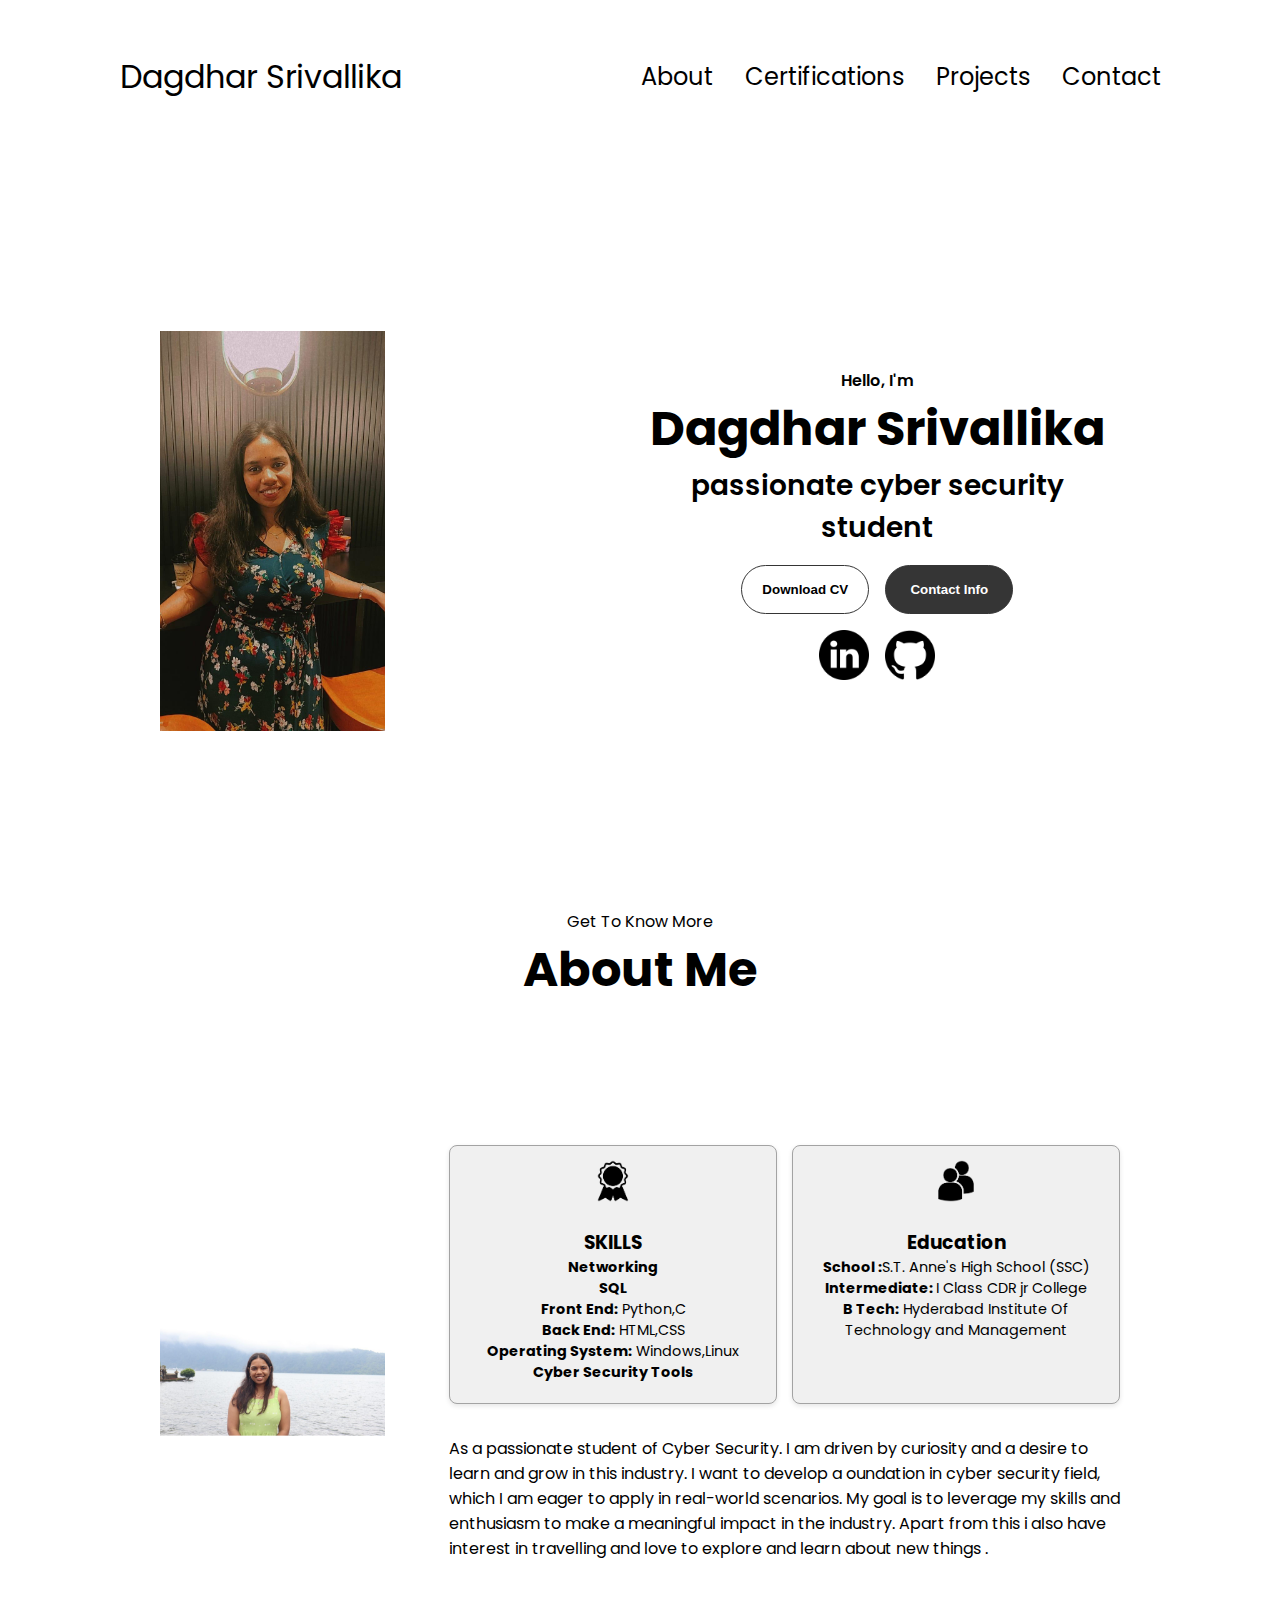
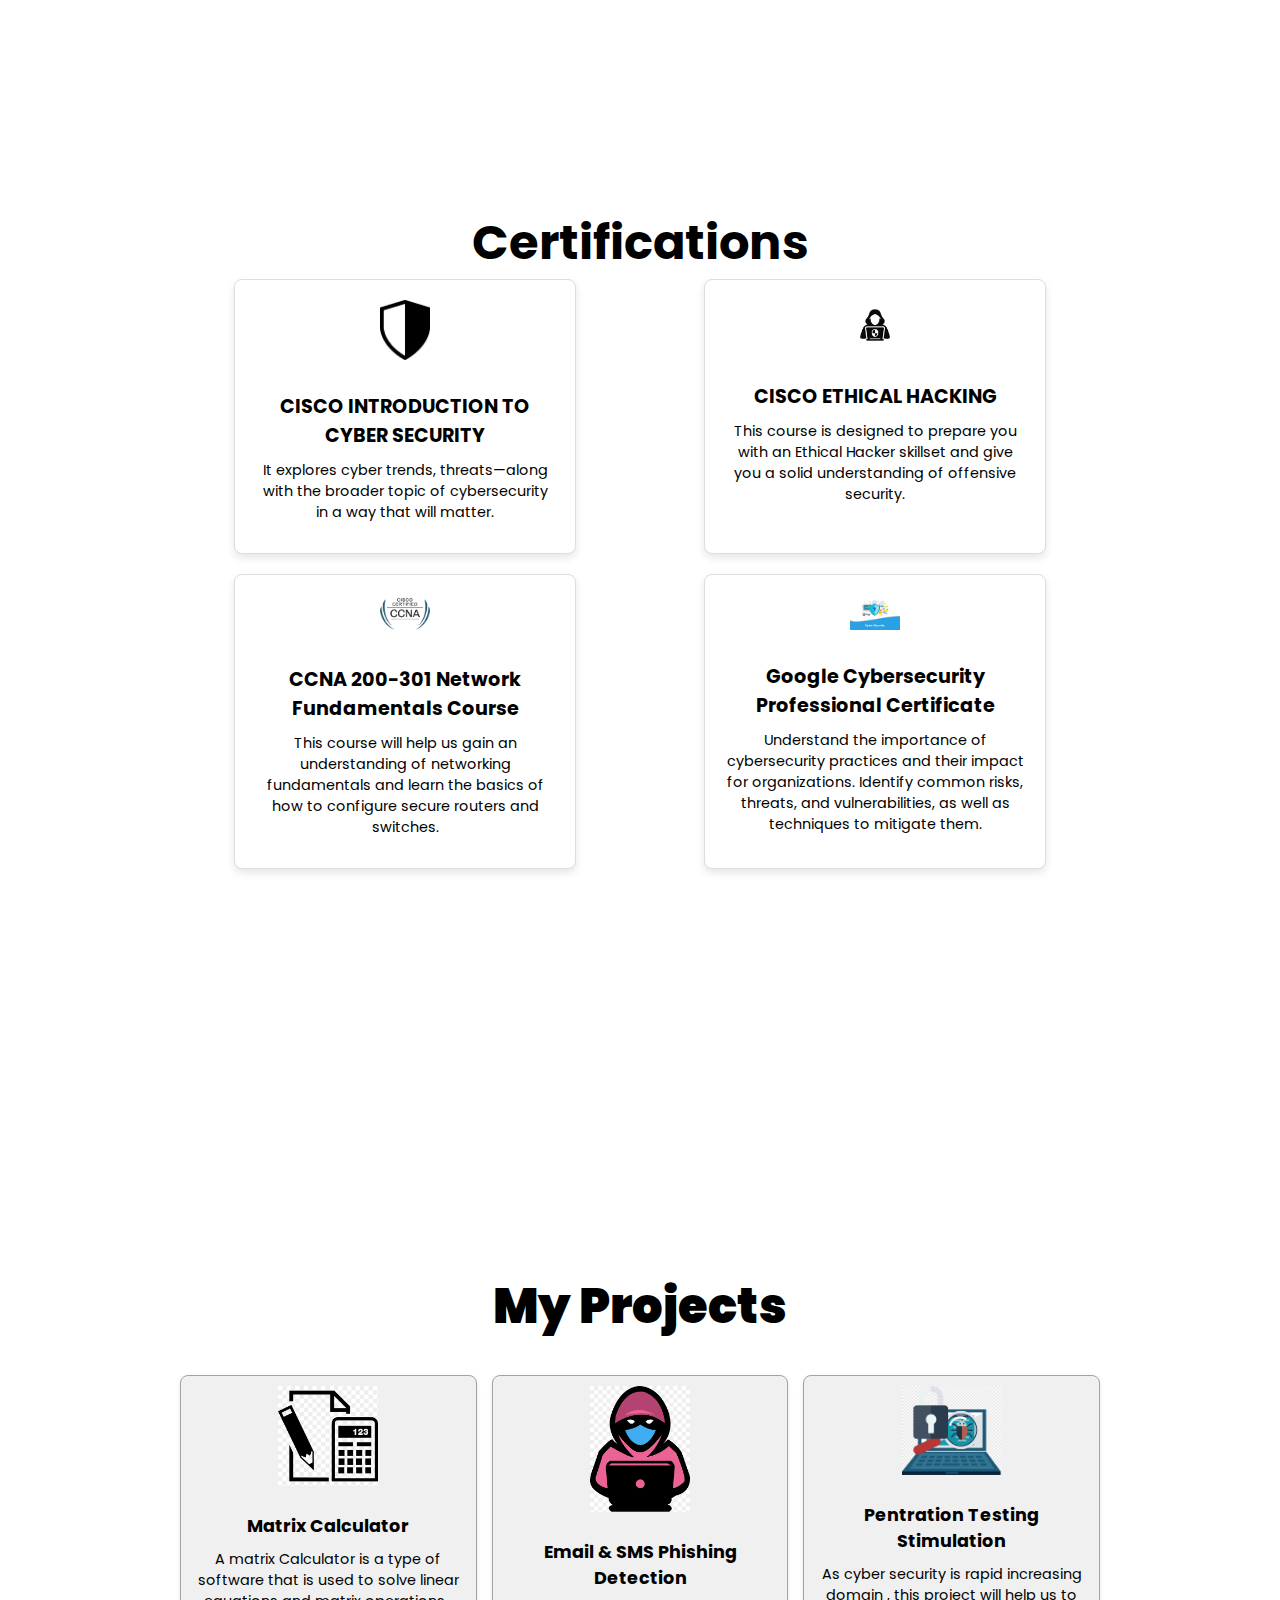
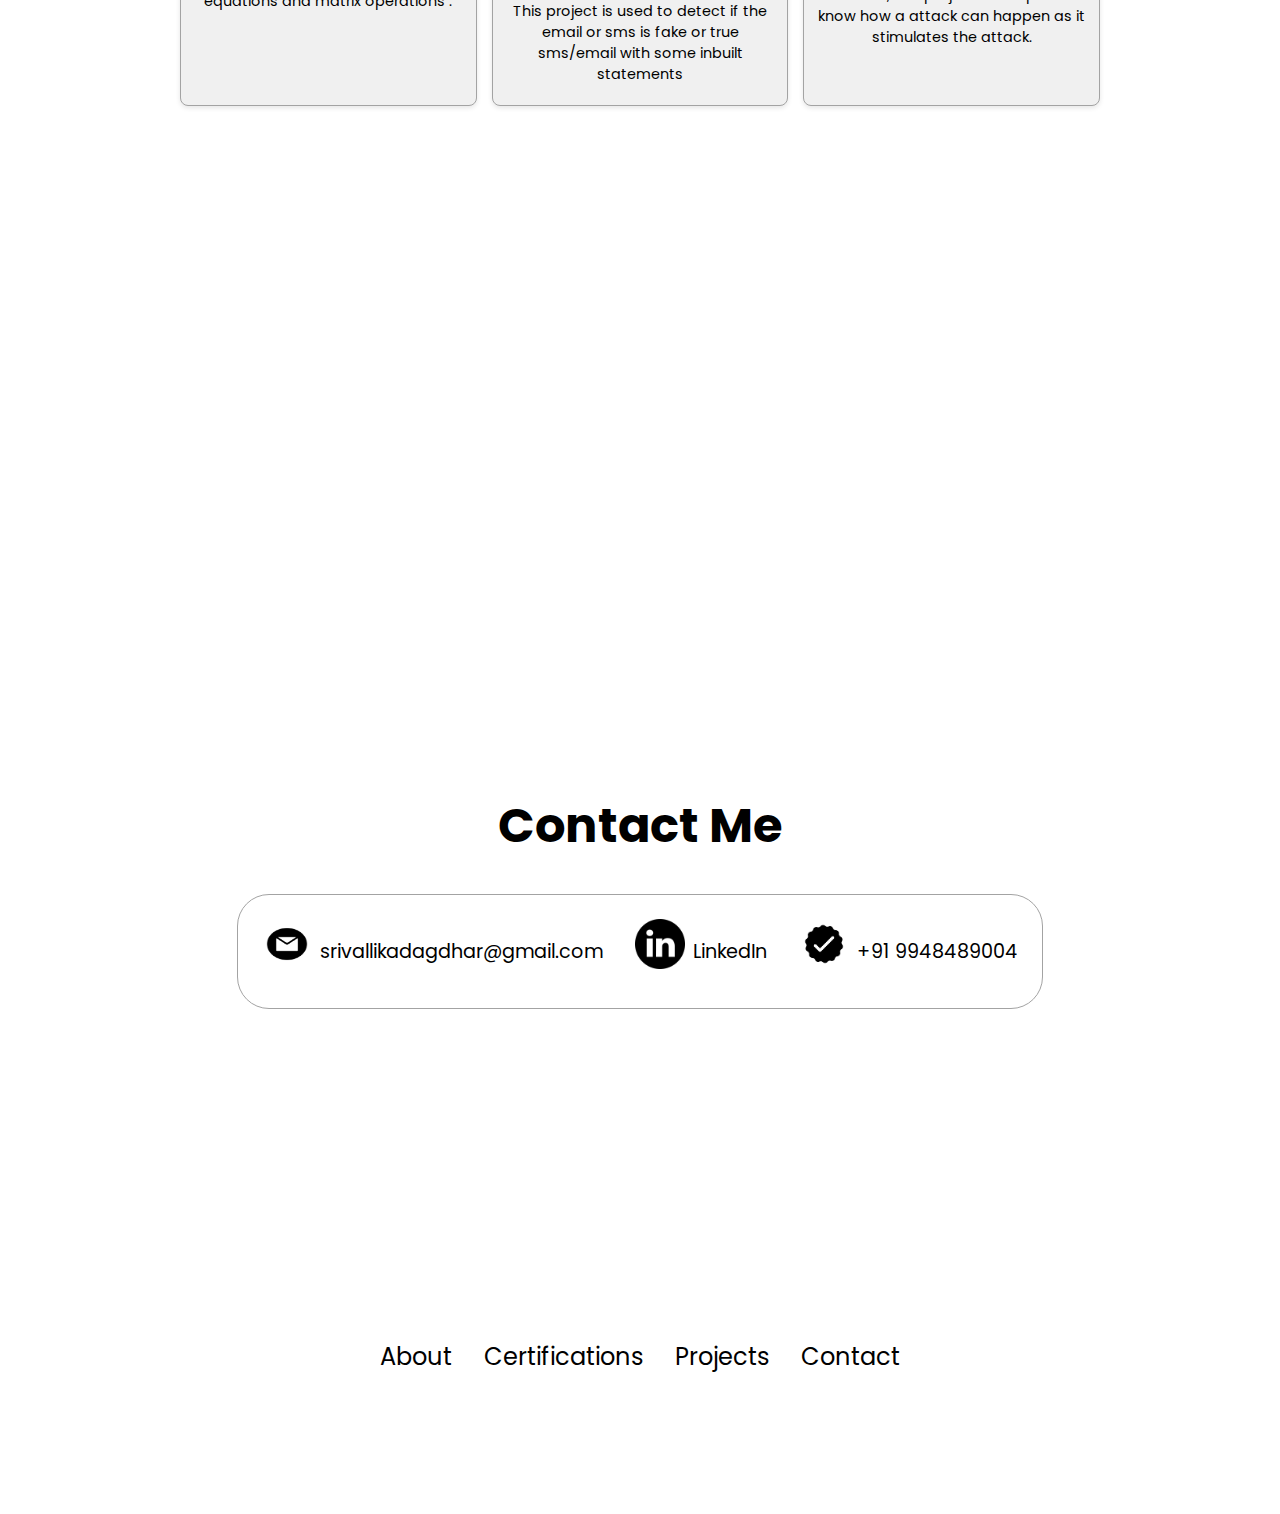
==== index.html @ 318f1930 "my Portfolio" ====
<!DOCTYPE html>
<html lang="en">
  <head>
    <meta charset="UTF-8" />
    <meta http-equiv="X-UA-Compatible" content="IE=edge" />
    <meta name="viewport" content="width=device-width, initial-scale=1.0" />
    <title>My Portfolio</title>
    <link rel="stylesheet" href="style.css" />
    <link rel="stylesheet" href="mediaqueries.css" />
  </head>
  <body>
    <nav id="desktop-nav">
      <div class="logo">Dagdhar Srivallika</div>
      <div>
        <ul class="nav-links">
          <li><a href="#about">About</a></li>
          <li><a href="#certifications">Certifications</a></li>
          <li><a href="#projects">Projects</a></li>
          <li><a href="#contact">Contact</a></li>
        </ul>
      </div>
    </nav>
    <nav id="hamburger-nav">
      <div class="logo">Dagdhar Srivallika</div>
      <div class="hamburger-menu">
        <div class="hamburger-icon" onclick="toggleMenu()">
          <span></span>
          <span></span>
          <span></span>
        </div>
        <div class="menu-links">
          <li><a href="#about" onclick="toggleMenu()">About</a></li>
          <li><a href="#certifications" onclick="toggleMenu()">ertifications</a></li>
          <li><a href="#projects" onclick="toggleMenu()">Projects</a></li>
          <li><a href="#contact" onclick="toggleMenu()">Contact</a></li>
        </div>
      </div>
    </nav>
    <section id="profile">
      <div class="section__pic-container">
        <img src="./about.png" alt="sri profile picture" />
      </div>
      <div class="section__text">
        <p class="section__text__p1">Hello, I'm</p>
        <h1 class="title">Dagdhar Srivallika</h1>
        <p class="section__text__p2">passionate cyber security student</p>
        <div class="btn-container">
          <button
            class="btn btn-color-2"
            onclick="window.open('./resume.pdf')"
          >
            Download CV
          </button>
          <button class="btn btn-color-1" onclick="location.href='./#contact'">
            Contact Info
          </button>
        </div>
        <div id="socials-container">
          <img
            src="./linkedin.png"
            alt="My LinkedIn profile"
            class="icon"
            onclick="location.href='https://www.linkedin.com/in/srivallika-dagdhar-a7999724a?utm_source=share&utm_campaign=share_via&utm_content=profile&utm_medium=ios_app'"
          />
          <img
            src="./github.png"
            alt="My Github profile"
            class="icon"
            onclick="location.href='https://github.com/sri6168'"
          />
        </div>
      </div>
    </section>
    <section id="about">
      <p class="section__text__p1">Get To Know More</p>
      <h1 class="title">About Me</h1>
      <div class="section-container">
        <div class="section__pic-container">
          <img
            src="./profile.png"
            alt="Profile picture"
            class="about-pic"
          />
        </div>
        <div class="about-details-container">
          <div class="about-containers">
            <div class="details-container">
              <img 
              src="./experience.png"
              alt="Experience icon"
              class="icon"
              />
              <h3>SKILLS</h3>
              <P><b>Networking</b><br><b>SQL</b></b><br><b>Front End:</b> Python,C <br><b>Back End:</b> HTML,CSS <br><b>Operating System:</b> Windows,Linux<br><b>Cyber Security Tools </b></P>
            </div>
            <div class="details-container">
              <img
                src="./education.png"
                alt="Education icon"
                class="icon"
              />
              <h3>Education</h3>
              <p><b>School :</b>S.T. Anne's High School (SSC)<br><b> Intermediate: </b>I Class CDR jr College <br /><b>B Tech:</b> Hyderabad Institute Of Technology and Management</p>
            </div>
          </div>
          <div class="text-container">
            <p>
              As a passionate student of Cyber Security. I am driven by curiosity and a desire to learn and grow in this industry.
              I want to develop a oundation in cyber security field, which I am eager to apply in real-world scenarios.
              My goal is to leverage my skills and enthusiasm to make a meaningful impact in the industry. 
              Apart from this i also have interest in travelling and love to explore and learn about new things . 
            </p>
          </div>
        </div>
      </div>
    </section>
    <section id="certifications">
      <h1 class="title">Certifications</h1>
      <div class="certifications-container">
        <div class="certification-box">
          <img src="./shield.png" alt="1st icon" class="icon" />
          <h3>CISCO INTRODUCTION TO CYBER SECURITY</h3>
          <p>It explores cyber trends, threats—along with the broader topic of cybersecurity in a way that will matter.</p>
        </div>
        <div class="certification-box">
          <img src="./ethical.png" alt="2nd icon" class="icon" />
          <h3>CISCO ETHICAL HACKING</h3>
          <p>This course is designed to prepare you with an Ethical Hacker skillset and give you a solid understanding of offensive security.</p>
        </div>
        <div class="certification-box">
          <img src="./ccna.png" alt="3rd icon" class="icon" />
          <h3>CCNA 200-301 Network Fundamentals Course</h3>
          <p>This course will help us gain an understanding of networking fundamentals and learn the basics of how to configure secure routers and switches.</p>
        </div>
        <div class="certification-box">
          <img src="./google cyber.png" alt="4th icon" class="icon" />
          <h3>Google Cybersecurity Professional Certificate</h3>
          <p>Understand the importance of cybersecurity practices and their impact for organizations. Identify common risks, threats, and vulnerabilities, as well as techniques to mitigate them.</p>
        </div>
      </div>
    </section>
    
      <img
        src="./arrow.png"
        alt="Arrow icon"
        class="icon arrow"
        onclick="location.href='./#projects'"
      />
    </section>
    <section id="projects">
      <h2 class="title"><b> My Projects</b></h2>
      <div class="experience-details-container">
        <div class="about-containers">
          <div class="details-container color-container">
            <div class="article-container">
              <img
                src="./calci.png"
                alt="Project 1"
                class="project-img"
              />
            </div>
            <h3 class="experience-sub-title project-title">Matrix Calculator</h3>
            <p>A matrix Calculator is a type of software that is used to solve linear equations and matrix operations .</p>
            <div class="btn-container">
            </div>
          </div>
          <div class="details-container color-container">
            <div class="article-container">
              <img
                src="./phishing.png"
                alt="Project 2"
                class="project-img"
              />
            </div>
            <h3 class="experience-sub-title project-title">Email & SMS Phishing Detection</h3>
            <p>This project is used to detect if the email or sms is fake or true sms/email with some inbuilt statements </p>
            <div class="btn-container">
        
            </div>
          </div>
          <div class="details-container color-container">
            <div class="article-container">
              <img
                src="./stimulator.png"
                alt="Project 3"
                class="project-img"
              />
            </div>
            <h2 class="experience-sub-title project-title">Pentration Testing Stimulation</h3>
              <p>As cyber security is rapid increasing domain , this project will help us to know how a attack can happen as it stimulates the attack.</p>
            <div class="btn-container">
            </div>
          </div>
        </div>
      </div>
      <img
        src="./arrow.png"
        alt="Arrow icon"
        class="icon arrow"
        onclick="location.href='./#contact'"
      />
    </section>
    <section id="contact">
      <h1 class="title">Contact Me</h1>
      <div class="contact-info-upper-container">
        <div class="contact-info-container">
          <img
            src="./email.png"
            alt="Email icon"
            class="icon contact-icon email-icon"
          />
          <p><a href="mailto:examplemail@gmail.com">srivallikadagdhar@gmail.com</a></p>
        </div>
        <div class="contact-info-container">
          <img
            src="./linkedin.png"
            alt="LinkedIn icon"
            class="icon contact-icon"
          />
          <p><a href="https://www.linkedin.com/in/srivallika-dagdhar-a7999724a?utm_source=share&utm_campaign=share_via&utm_content=profile&utm_medium=ios_app">LinkedIn</a></p>
        </div>
        <div class="contact-info-container">
          <img src="./checkmark.png"
          alt="phone icon"
          class="icon number-icon"/>
          <p><a herf="+91 9948489004">+91 9948489004</a></p>
        </div>
      </div>
      </div>
    </section>
    <footer>
      <nav>
        <div class="nav-links-container">
          <ul class="nav-links">
            <li><a href="#about">About</a></li>
            <li><a href="#certifications">Certifications</a></li>
            <li><a href="#projects">Projects</a></li>
            <li><a href="#contact">Contact</a></li>
          </ul>
        </div>
      </nav>
    </footer>
    <script src="script.js"></script>
  </body>
</html>
---- style.css ----
/* GENERAL */

@import url("https://fonts.googleapis.com/css2?family=Poppins:wght@300;400;500;600&display=swap");

* {
  margin: 0;
  padding: 0;
}

body {
  font-family: "Poppins", sans-serif;
}

html {
  scroll-behavior: smooth;
}

p {
  color:lightbrown(85, 85, 85);
}

/* TRANSITION */

a,
.btn {
  transition: all 300ms ease;
}

/* DESKTOP NAV */

nav,
.nav-links {
  display: flex;
}

nav {
  justify-content: space-around;
  align-items: center;
  height: 17vh;
}

.nav-links {
  gap: 2rem;
  list-style: none;
  font-size: 1.5rem;
}

a {
  color: black;
  text-decoration: none;
  text-decoration-color: white;
}

a:hover {
  color: grey;
  text-decoration: underline;
  text-underline-offset: 1rem;
  text-decoration-color: rgb(181, 181, 181);
}

.logo {
  font-size: 2rem;
}

.logo:hover {
  cursor: default;
}

/* HAMBURGER MENU */

#hamburger-nav {
  display: none;
}

.hamburger-menu {
  position: relative;
  display: inline-block;
}

.hamburger-icon {
  display: flex;
  flex-direction: column;
  justify-content: space-between;
  height: 24px;
  width: 30px;
  cursor: pointer;
}

.hamburger-icon span {
  width: 100%;
  height: 2px;
  background-color: black;
  transition: all 0.3 ease-in-out;
}

.menu-links {
  position: absolute;
  top: 100%;
  right: 0;
  background-color: white;
  width: fit-content;
  max-height: 0;
  overflow: hidden;
  transition: all 0.3 ease-in-out;
}

.menu-links a {
  display: block;
  padding: 10px;
  text-align: center;
  font-size: 1.5rem;
  color: black;
  text-decoration: none;
  transition: all 0.3 ease-in-out;
}

.menu-links li {
  list-style: none;
}

.menu-links.open {
  max-height: 300px;
}

.hamburger-icon.open span:first-child {
  transform: rotate(45deg) translate(10px, 5px);
}

.hamburger-icon.open span:nth-child(2) {
  opacity: 0;
}

.hamburger-icon.open span:last-child {
  transform: rotate(-45deg) translate(10px, -5px);
}

.hamburger-icon span:first-child {
  transform: none;
}

.hamburger-icon span:first-child {
  opacity: 1;
}

.hamburger-icon span:first-child {
  transform: none;
}

/* SECTIONS */

section {
  padding-top: 4vh;
  height: 96vh;
  margin: 0 10rem;
  box-sizing: border-box;
  min-height: fit-content;
}

.section-container {
  display: flex;
}

/* PROFILE SECTION */

#profile {
  display: flex;
  justify-content: center;
  gap: 5rem;
  height: 80vh;
}

.section__pic-container {
  display: flex;
  height: 400px;
  width: 400px;
  margin: auto 0;
}

.section__text {
  align-self: center;
  text-align: center;
}

.section__text p {
  font-weight: 600;
}

.section__text__p1 {
  text-align: center;
}

.section__text__p2 {
  font-size: 1.75rem;
  margin-bottom: 1rem;
}

.title {
  font-size: 3rem;
  text-align: center;
}

#socials-container {
  display: flex;
  justify-content: center;
  margin-top: 1rem;
  gap: 1rem;
}

/* ICONS */

.icon {
  cursor: pointer;
  height: 2rem;
}

/* BUTTONS */

.btn-container {
  display: flex;
  justify-content: center;
  gap: 1rem;
}

.btn {
  font-weight: 600;
  transition: all 300ms ease;
  padding: 1rem;
  width: 8rem;
  border-radius: 2rem;
}

.btn-color-1,
.btn-color-2 {
  border: rgb(53, 53, 53) 0.1rem solid;
}

.btn-color-1:hover,
.btn-color-2:hover {
  cursor: pointer;
}

.btn-color-1,
.btn-color-2:hover {
  background: rgb(53, 53, 53);
  color: white;
}

.btn-color-1:hover {
  background: rgb(0, 0, 0);
}

.btn-color-2 {
  background: none;
}

.btn-color-2:hover {
  border: rgb(255, 255, 255) 0.1rem solid;
}

.btn-container {
  gap: 1rem;
}

/* ABOUT SECTION */

#about {
  position: relative;
}

.about-containers {
  gap: 2rem;
  margin-bottom: 2rem;
  margin-top: 2rem;
}

.about-details-container {
  justify-content: center;
  flex-direction: column;
}

.about-containers,
.about-details-container {
  display: flex;
}

.about-pic {
  border-radius: 2rem;
}

.arrow {
  position: absolute;
  right: -5rem;
  bottom: 2.5rem;
}

.details-container {
  padding: 1.5rem;
  flex: 1;
  background: off white;
  border-radius: 2rem;
  border: rgb(53, 53, 53) 0.1rem solid;
  border-color: rgb(163, 163, 163);
  text-align: center;
}

.section-container {
  gap: 4rem;
  height: 80%;
}

.section__pic-container {
  height: 400px;
  width: 400px;
  margin: auto 0;
}

/* EXPERIENCE SECTION */
#certifications {
  padding: 20px;
  margin-top: 50px; /* Space above the certifications section */
}

.certifications-container {
  display: flex;
  flex-wrap: wrap;
  gap: 20px; /* Space between certification boxes */
  justify-content: space-around; /* Center the certification boxes */
}

.certification-box {
  width: 300px; /* Adjust the width of each certification box */
  padding: 20px;
  background-color: #ffffff; /* White background for the boxes */
  border: 1px solid #ddd; /* Light border around the boxes */
  border-radius: 8px; /* Rounded corners */
  box-shadow: 0 4px 8px rgba(0, 0, 0, 0.1); /* Subtle shadow for a 3D effect */
  text-align: center;
  transition: transform 0.3s ease; /* Smooth hover effect */
}

.certification-box:hover {
  transform: translateY(-5px); /* Lift the box slightly on hover */
}

.icon {
  width: 50px; /* Icon size */
  height: auto;
  margin-bottom: 15px;
}

.certification-box h3 {
  font-size: 1.2em; /* Title size */
  margin: 10px 0;
}

.certification-box p {
  font-size: 0.9em; /* Text size */
  margin-bottom: 10px;
}



/* PROJECTS SECTION */

#projects {
  padding: 20px;
  margin-top: 200px; /* Further increases the space above the projects section */
}

.experience-details-container {
  display: flex;
  flex-direction: column;
  gap: 15px; /* Space between each project card */
}

.about-containers {
  display: flex;
  flex-wrap: wrap;
  gap: 15px; /* Space between project cards horizontally */
  justify-content: space-around; /* Center the project cards */
}

.details-container {
  width: 250px; /* Adjust the width of each project card */
  padding: 10px;
  background-color: #f0f0f0;
  border-radius: 8px;
  box-shadow: 0 2px 5px rgba(0, 0, 0, 0.1);
  text-align: center;
}

.project-img {
  width: 100px; /* Smaller image size */
  height: auto;
  margin-bottom: 10px;
}

.project-title {
  font-size: 1.1em; /* Smaller title size */
  margin: 10px 0;
}

.details-container p {
  font-size: 0.9em; /* Smaller text size */
  margin-bottom: 10px;
}

.btn-container {
  margin-top: 10px;
}

@media (min-width: 768px) {
  .details-container {
    width: 200px; /* Even smaller cards on larger screens */
  }
}



/* CONTACT */

#contact {
  display: flex;
  justify-content: center;
  flex-direction: column;
  height: 85vh;
}

.contact-info-upper-container {
  display: flex;
  justify-content: center;
  border-radius: 2rem;
  border: rgb(53, 53, 53) 0.1rem solid;
  border-color: rgb(163, 163, 163);
  background: (250, 250, 250);
  margin: 2rem auto;
  padding: 0.5rem;
}

.contact-info-container {
  display: flex;
  align-items: center;
  justify-content: center;
  gap: 0.5rem;
  margin: 1rem;
}

.contact-info-container p {
  font-size: larger;
}

.contact-icon {
  cursor: default;
}

.email-icon {
  height: 2.5rem;
}

/* FOOTER SECTION */

footer {
  height: 26vh;
  margin: 0 1rem;
}

footer p {
  text-align: center;
}
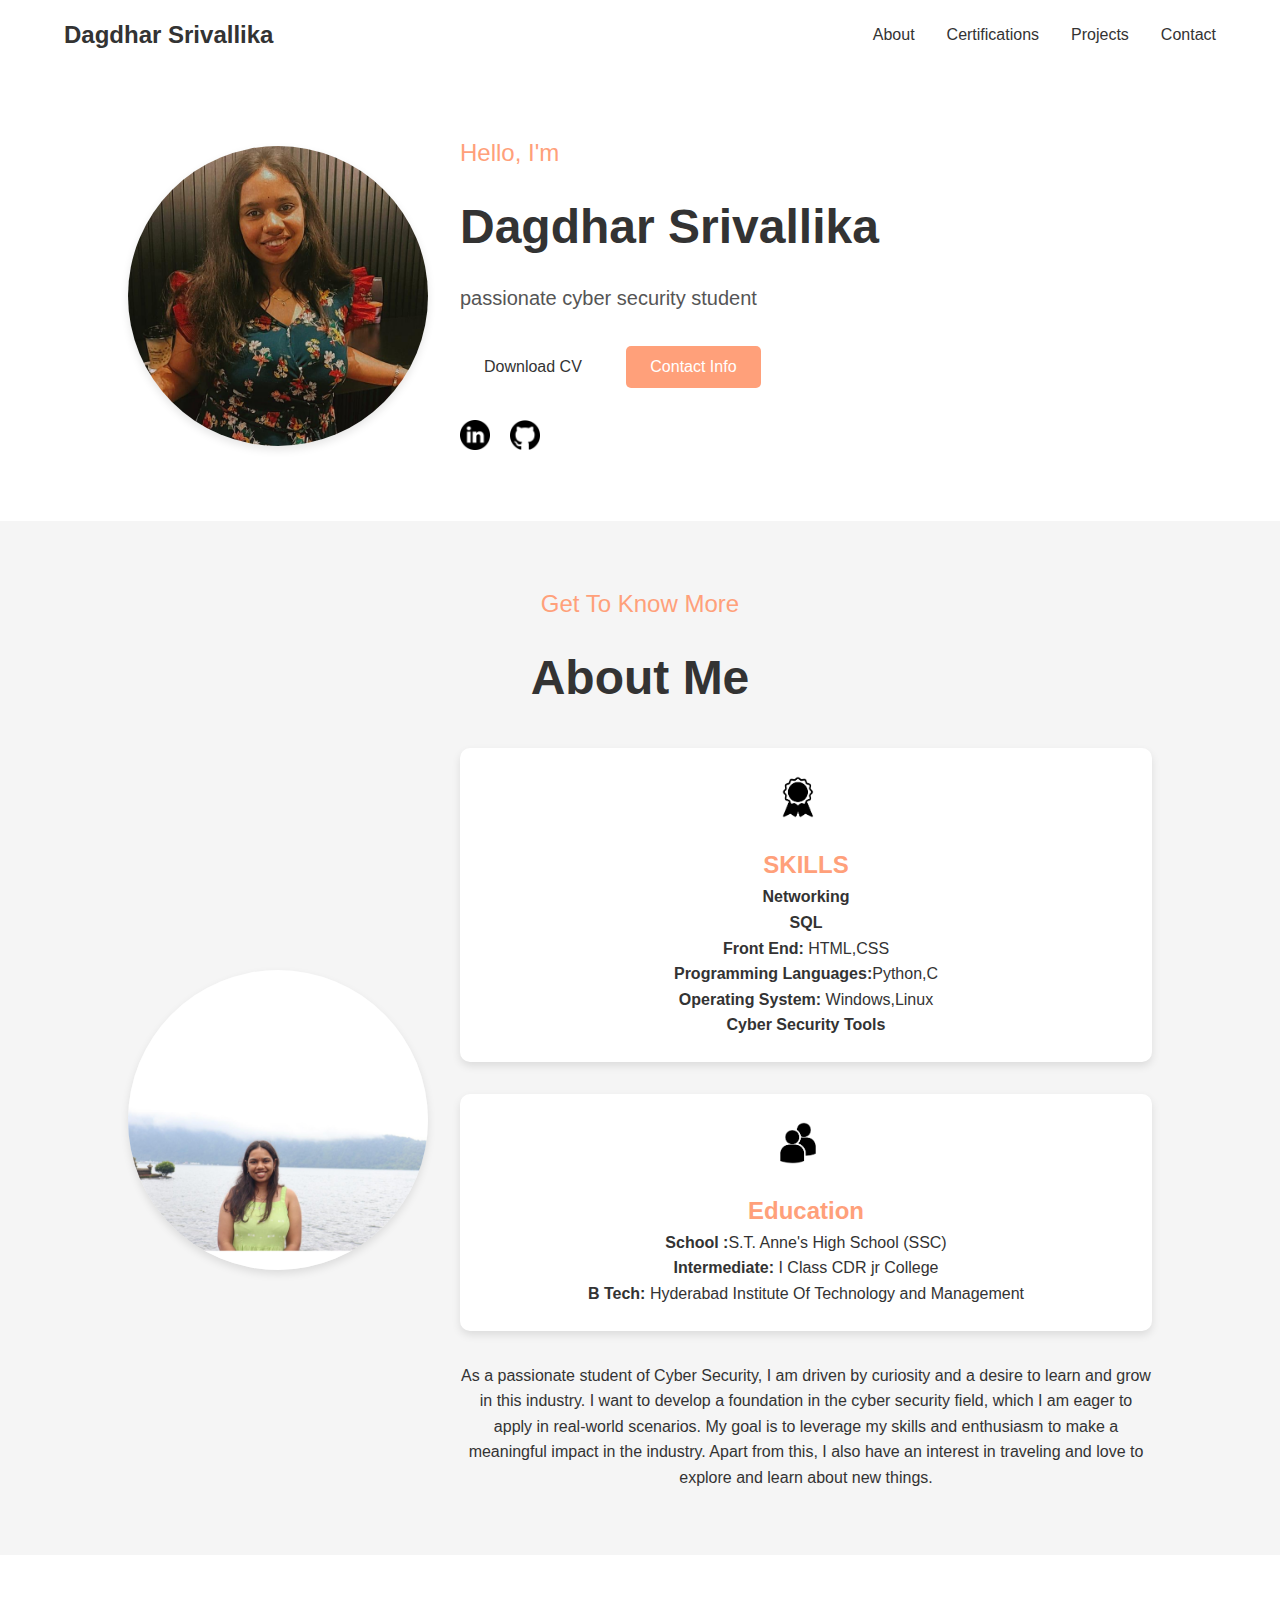
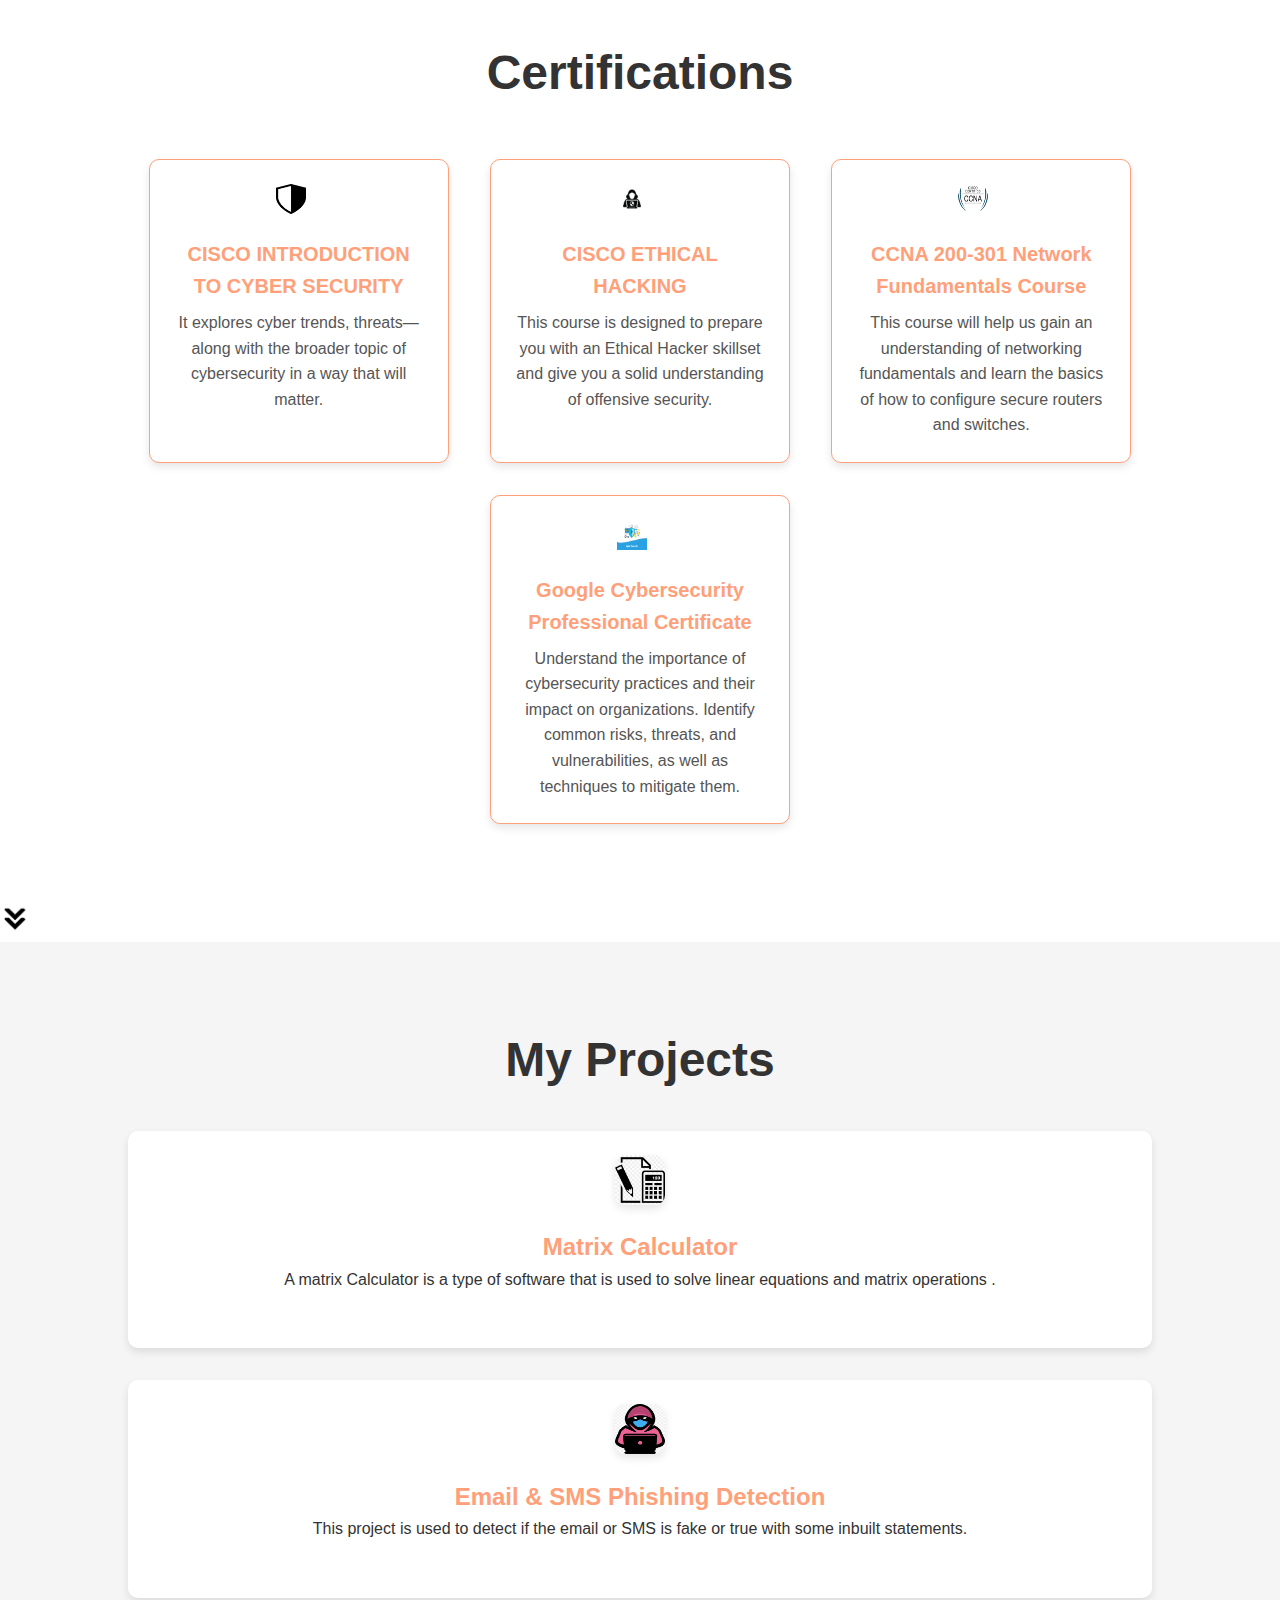
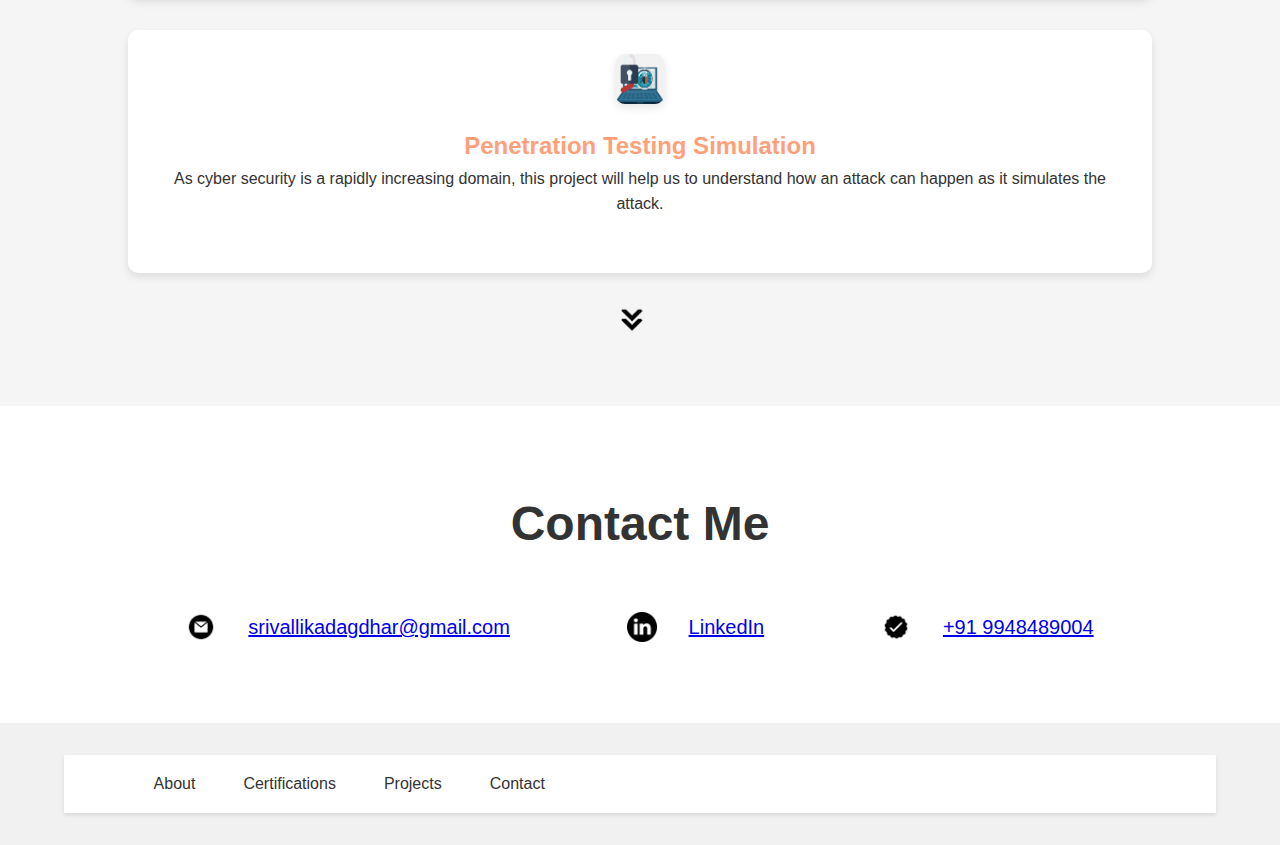
==== commit dbe60163: "the final" ====
--- a/index.html
+++ b/index.html
@@ -30,7 +30,7 @@
         </div>
         <div class="menu-links">
           <li><a href="#about" onclick="toggleMenu()">About</a></li>
-          <li><a href="#certifications" onclick="toggleMenu()">ertifications</a></li>
+          <li><a href="#certifications" onclick="toggleMenu()">Certifications</a></li>
           <li><a href="#projects" onclick="toggleMenu()">Projects</a></li>
           <li><a href="#contact" onclick="toggleMenu()">Contact</a></li>
         </div>
@@ -38,7 +38,7 @@
     </nav>
     <section id="profile">
       <div class="section__pic-container">
-        <img src="./about.png" alt="sri profile picture" />
+        <img src="./about.png" alt="Sri profile picture" />
       </div>
       <div class="section__text">
         <p class="section__text__p1">Hello, I'm</p>
@@ -51,7 +51,7 @@
           >
             Download CV
           </button>
-          <button class="btn btn-color-1" onclick="location.href='./#contact'">
+          <button class="btn btn-color-1" onclick="location.href='#contact'">
             Contact Info
           </button>
         </div>
@@ -91,7 +91,7 @@
               class="icon"
               />
               <h3>SKILLS</h3>
-              <P><b>Networking</b><br><b>SQL</b></b><br><b>Front End:</b> Python,C <br><b>Back End:</b> HTML,CSS <br><b>Operating System:</b> Windows,Linux<br><b>Cyber Security Tools </b></P>
+              <P><b>Networking</b><br><b>SQL</b></b><br><b>Front End:</b> HTML,CSS <br><b>Programming Languages:</b>Python,C <br><b>Operating System:</b> Windows,Linux<br><b>Cyber Security Tools </b></P>
             </div>
             <div class="details-container">
               <img
@@ -105,10 +105,10 @@
           </div>
           <div class="text-container">
             <p>
-              As a passionate student of Cyber Security. I am driven by curiosity and a desire to learn and grow in this industry.
-              I want to develop a oundation in cyber security field, which I am eager to apply in real-world scenarios.
+              As a passionate student of Cyber Security, I am driven by curiosity and a desire to learn and grow in this industry.
+              I want to develop a foundation in the cyber security field, which I am eager to apply in real-world scenarios.
               My goal is to leverage my skills and enthusiasm to make a meaningful impact in the industry. 
-              Apart from this i also have interest in travelling and love to explore and learn about new things . 
+              Apart from this, I also have an interest in traveling and love to explore and learn about new things. 
             </p>
           </div>
         </div>
@@ -135,18 +135,17 @@
         <div class="certification-box">
           <img src="./google cyber.png" alt="4th icon" class="icon" />
           <h3>Google Cybersecurity Professional Certificate</h3>
-          <p>Understand the importance of cybersecurity practices and their impact for organizations. Identify common risks, threats, and vulnerabilities, as well as techniques to mitigate them.</p>
+          <p>Understand the importance of cybersecurity practices and their impact on organizations. Identify common risks, threats, and vulnerabilities, as well as techniques to mitigate them.</p>
         </div>
       </div>
     </section>
     
-      <img
+    <img
         src="./arrow.png"
         alt="Arrow icon"
         class="icon arrow"
-        onclick="location.href='./#projects'"
+        onclick="location.href='#projects'"
       />
-    </section>
     <section id="projects">
       <h2 class="title"><b> My Projects</b></h2>
       <div class="experience-details-container">
@@ -173,7 +172,7 @@
               />
             </div>
             <h3 class="experience-sub-title project-title">Email & SMS Phishing Detection</h3>
-            <p>This project is used to detect if the email or sms is fake or true sms/email with some inbuilt statements </p>
+            <p>This project is used to detect if the email or SMS is fake or true with some inbuilt statements.</p>
             <div class="btn-container">
         
             </div>
@@ -186,8 +185,8 @@
                 class="project-img"
               />
             </div>
-            <h2 class="experience-sub-title project-title">Pentration Testing Stimulation</h3>
-              <p>As cyber security is rapid increasing domain , this project will help us to know how a attack can happen as it stimulates the attack.</p>
+            <h3 class="experience-sub-title project-title">Penetration Testing Simulation</h3>
+              <p>As cyber security is a rapidly increasing domain, this project will help us to understand how an attack can happen as it simulates the attack.</p>
             <div class="btn-container">
             </div>
           </div>
@@ -197,7 +196,7 @@
         src="./arrow.png"
         alt="Arrow icon"
         class="icon arrow"
-        onclick="location.href='./#contact'"
+        onclick="location.href='#contact'"
       />
     </section>
     <section id="contact">
@@ -223,9 +222,8 @@
           <img src="./checkmark.png"
           alt="phone icon"
           class="icon number-icon"/>
-          <p><a herf="+91 9948489004">+91 9948489004</a></p>
-        </div>
-      </div>
+          <p><a href="tel:+919948489004">+91 9948489004</a></p>
+        </div>
       </div>
     </section>
     <footer>
@@ -242,4 +240,4 @@
     </footer>
     <script src="script.js"></script>
   </body>
-</html>+</html>
--- a/style.css
+++ b/style.css
@@ -1,469 +1,431 @@
-/* GENERAL */
-
-@import url("https://fonts.googleapis.com/css2?family=Poppins:wght@300;400;500;600&display=swap");
-
+/* General Reset */
 * {
   margin: 0;
   padding: 0;
+  box-sizing: border-box;
 }
 
 body {
-  font-family: "Poppins", sans-serif;
-}
-
-html {
-  scroll-behavior: smooth;
-}
-
-p {
-  color:lightbrown(85, 85, 85);
-}
-
-/* TRANSITION */
-
-a,
-.btn {
-  transition: all 300ms ease;
-}
-
-/* DESKTOP NAV */
-
-nav,
+  font-family: 'Arial', sans-serif;
+  line-height: 1.6;
+  color: #333;
+  background-color: #fff; /* White background for the body */
+}
+
+/* Colors */
+:root {
+  --primary-color: #FFA07A; /* Light Orange */
+  --secondary-color: #fff; /* White */
+  --text-color: #333;
+  --background-color: #fff;
+}
+
+/* Navigation */
+nav {
+  display: flex;
+  justify-content: space-between;
+  align-items: center;
+  padding: 1rem 5%;
+  background-color: var(--secondary-color);
+  box-shadow: 0 2px 4px rgba(0, 0, 0, 0.1);
+}
+
+.logo {
+  font-size: 1.5rem;
+  font-weight: bold;
+  color: var(--text-color);
+}
+
 .nav-links {
   display: flex;
-}
-
-nav {
-  justify-content: space-around;
-  align-items: center;
-  height: 17vh;
-}
-
-.nav-links {
-  gap: 2rem;
   list-style: none;
-  font-size: 1.5rem;
-}
-
-a {
-  color: black;
+}
+
+.nav-links li {
+  margin-left: 2rem;
+}
+
+.nav-links a {
   text-decoration: none;
-  text-decoration-color: white;
-}
-
-a:hover {
-  color: grey;
-  text-decoration: underline;
-  text-underline-offset: 1rem;
-  text-decoration-color: rgb(181, 181, 181);
-}
-
-.logo {
-  font-size: 2rem;
-}
-
-.logo:hover {
-  cursor: default;
-}
-
-/* HAMBURGER MENU */
-
+  color: var(--text-color);
+  font-size: 1rem;
+  transition: color 0.3s ease;
+}
+
+.nav-links a:hover {
+  color: var(--primary-color);
+}
+
+/* Hamburger Menu */
 #hamburger-nav {
   display: none;
+  justify-content: space-between;
+  align-items: center;
+  padding: 1rem 5%;
+  background-color: var(--secondary-color);
+  box-shadow: 0 2px 4px rgba(0, 0, 0, 0.1);
 }
 
 .hamburger-menu {
-  position: relative;
-  display: inline-block;
+  display: flex;
+  align-items: center;
 }
 
 .hamburger-icon {
   display: flex;
   flex-direction: column;
-  justify-content: space-between;
-  height: 24px;
-  width: 30px;
   cursor: pointer;
 }
 
 .hamburger-icon span {
-  width: 100%;
-  height: 2px;
-  background-color: black;
-  transition: all 0.3 ease-in-out;
-}
-
-.menu-links {
-  position: absolute;
-  top: 100%;
-  right: 0;
-  background-color: white;
-  width: fit-content;
-  max-height: 0;
-  overflow: hidden;
-  transition: all 0.3 ease-in-out;
-}
-
-.menu-links a {
-  display: block;
-  padding: 10px;
-  text-align: center;
-  font-size: 1.5rem;
-  color: black;
-  text-decoration: none;
-  transition: all 0.3 ease-in-out;
-}
-
-.menu-links li {
-  list-style: none;
-}
-
-.menu-links.open {
-  max-height: 300px;
-}
-
-.hamburger-icon.open span:first-child {
-  transform: rotate(45deg) translate(10px, 5px);
+  width: 25px;
+  height: 3px;
+  background-color: var(--text-color);
+  margin: 4px 0;
+  transition: all 0.3s ease;
+}
+
+.hamburger-icon.open span:nth-child(1) {
+  transform: rotate(45deg) translate(5px, 5px);
 }
 
 .hamburger-icon.open span:nth-child(2) {
   opacity: 0;
 }
 
-.hamburger-icon.open span:last-child {
-  transform: rotate(-45deg) translate(10px, -5px);
-}
-
-.hamburger-icon span:first-child {
-  transform: none;
-}
-
-.hamburger-icon span:first-child {
-  opacity: 1;
-}
-
-.hamburger-icon span:first-child {
-  transform: none;
-}
-
-/* SECTIONS */
-
-section {
-  padding-top: 4vh;
-  height: 96vh;
-  margin: 0 10rem;
-  box-sizing: border-box;
-  min-height: fit-content;
-}
-
-.section-container {
-  display: flex;
-}
-
-/* PROFILE SECTION */
-
+.hamburger-icon.open span:nth-child(3) {
+  transform: rotate(-45deg) translate(5px, -5px);
+}
+
+.menu-links {
+  display: none;
+  flex-direction: column;
+  list-style: none;
+  background-color: var(--secondary-color);
+  position: absolute;
+  top: 70px;
+  right: 5%;
+  box-shadow: 0 2px 8px rgba(0, 0, 0, 0.2);
+}
+
+.menu-links.open {
+  display: flex;
+}
+
+.menu-links li {
+  padding: 1rem;
+  border-bottom: 1px solid #f1f1f1;
+}
+
+.menu-links a {
+  text-decoration: none;
+  color: var(--text-color);
+  font-size: 1rem;
+}
+
+.menu-links a:hover {
+  color: var(--primary-color);
+}
+
+/* Profile Section */
 #profile {
   display: flex;
-  justify-content: center;
-  gap: 5rem;
-  height: 80vh;
+  justify-content: space-between;
+  align-items: center;
+  padding: 5% 10%;
+  background-color: var(--secondary-color);
 }
 
 .section__pic-container {
-  display: flex;
-  height: 400px;
-  width: 400px;
-  margin: auto 0;
+  width: 300px;
+  height: 300px;
+}
+
+.section__pic-container img {
+  width: 100%;
+  height: 100%;
+  object-fit: cover;
+  border-radius: 50%;
+  box-shadow: 0 4px 8px rgba(0, 0, 0, 0.1);
 }
 
 .section__text {
-  align-self: center;
-  text-align: center;
-}
-
-.section__text p {
-  font-weight: 600;
+  flex: 1;
+  margin-left: 2rem;
 }
 
 .section__text__p1 {
-  text-align: center;
-}
-
-.section__text__p2 {
-  font-size: 1.75rem;
-  margin-bottom: 1rem;
+  font-size: 1.5rem;
+  color: var(--primary-color);
 }
 
 .title {
   font-size: 3rem;
-  text-align: center;
+  margin: 1rem 0;
+}
+
+.section__text__p2 {
+  font-size: 1.25rem;
+  color: #555;
+  margin-bottom: 1.5rem;
+}
+
+.btn-container {
+  margin-top: 2rem;
+}
+
+.btn {
+  padding: 0.75rem 1.5rem;
+  border: none;
+  cursor: pointer;
+  font-size: 1rem;
+  border-radius: 5px;
+  margin-right: 1rem;
+  transition: background-color 0.3s ease;
+}
+
+.btn-color-1 {
+  background-color: var(--primary-color);
+  color: #fff;
+}
+
+.btn-color-1:hover {
+  background-color: #e5945d; /* Slightly darker light orange */
+}
+
+.btn-color-2 {
+  background-color: var(--secondary-color);
+  color: #333;
+}
+
+.btn-color-2:hover {
+  background-color: var(--primary-color);
+  color: #fff;
 }
 
 #socials-container {
+  margin-top: 2rem;
+}
+
+.icon {
+  width: 30px;
+  height: 30px;
+  cursor: pointer;
+  margin-right: 1rem;
+}
+
+/* About Section */
+#about {
+  padding: 5% 10%;
+  background-color: #f5f5f5; /* Light grey background */
+  text-align: center;
+}
+
+.section-container {
+  display: flex;
+  justify-content: space-between;
+  align-items: center;
+  margin-top: 2rem;
+}
+
+.about-pic {
+  width: 100%;
+  height: auto;
+  border-radius: 10px;
+  box-shadow: 0 4px 8px rgba(0, 0, 0, 0.1);
+}
+
+.about-details-container {
+  flex: 1;
+  margin-left: 2rem;
+}
+
+.details-container {
+  margin-bottom: 2rem;
+  text-align: center;
+  transition: transform 0.3s ease, box-shadow 0.3s ease;
+}
+
+.details-container h3 {
+  margin-top: 1rem;
+  font-size: 1.5rem;
+  color: var(--primary-color);
+}
+
+.text-container p {
+  margin-top: 1rem;
+  line-height: 1.6;
+}
+
+/* Skills and Education Boxes */
+.details-container {
+  background-color: var(--secondary-color);
+  padding: 1.5rem;
+  border-radius: 10px;
+  box-shadow: 0 4px 8px rgba(0, 0, 0, 0.1);
+  transition: transform 0.3s ease, box-shadow 0.3s ease;
+}
+
+.details-container img {
+  width: 50px; /* Adjust icon size here */
+  height: 50px;
+}
+
+.details-container:hover {
+  transform: scale(1.05); /* Slightly enlarge on hover */
+  box-shadow: 0 8px 16px rgba(0, 0, 0, 0.2);
+}
+
+/* Certifications Section */
+#certifications {
+  padding: 5% 10%;
+  background-color: var(--secondary-color);
+  text-align: center;
+}
+
+.certifications-container {
+  display: flex;
+  justify-content: space-around;
+  flex-wrap: wrap;
+  margin-top: 2rem;
+}
+
+.certification-box {
+  width: 300px;
+  padding: 1.5rem;
+  margin: 1rem;
+  background-color: var(--background-color);
+  border: 1px solid var(--primary-color);
+  border-radius: 10px;
+  box-shadow: 0 4px 8px rgba(0, 0, 0, 0.1);
+  transition: transform 0.3s ease, box-shadow 0.3s ease;
+}
+
+.certification-box h3 {
+  margin-top: 1rem;
+  font-size: 1.25rem;
+  color: var(--primary-color);
+}
+
+.certification-box p {
+  margin-top: 0.5rem;
+  font-size: 1rem;
+  color: #555;
+}
+
+.certification-box:hover {
+  transform: scale(1.05); /* Slightly enlarge on hover */
+  box-shadow: 0 8px 16px rgba(0, 0, 0, 0.2);
+}
+
+/* Projects Section */
+#projects {
+  padding: 5% 10%;
+  background-color: #f5f5f5; /* Light grey background */
+  text-align: center;
+}
+
+.experience-details-container {
+  display: flex;
+  justify-content: space-around;
+  flex-wrap: wrap;
+  margin-top: 2rem;
+}
+
+.project-img {
+  width: 100%; /* Full width to maintain aspect ratio */
+  height: auto; /* Auto height to maintain aspect ratio */
+  border-radius: 10px;
+  box-shadow: 0 4px 8px rgba(0, 0, 0, 0.1);
+}
+
+.project-title {
+  margin-top: 1rem;
+  font-size: 1.5rem;
+  color: var(--primary-color);
+}
+
+/* Contact Section */
+#contact {
+  padding: 5% 10%;
+  background-color: var(--background-color);
+  text-align: center;
+}
+
+.contact-info-upper-container {
+  display: flex;
+  justify-content: space-around;
+  flex-wrap: wrap;
+  margin-top: 2rem;
+}
+
+.contact-info-container {
+  display: flex;
+  align-items: center;
+  margin: 1rem;
+}
+
+.contact-info-container p {
+  margin-left: 1rem;
+  font-size: 1.25rem;
+}
+
+/* Footer */
+footer {
+  padding: 2rem 5%;
+  background-color: #f1f1f1;
+  text-align: center;
+}
+
+footer nav ul {
+  list-style: none;
   display: flex;
   justify-content: center;
-  margin-top: 1rem;
-  gap: 1rem;
-}
-
-/* ICONS */
-
-.icon {
-  cursor: pointer;
-  height: 2rem;
-}
-
-/* BUTTONS */
-
-.btn-container {
-  display: flex;
-  justify-content: center;
-  gap: 1rem;
-}
-
-.btn {
-  font-weight: 600;
-  transition: all 300ms ease;
-  padding: 1rem;
-  width: 8rem;
-  border-radius: 2rem;
-}
-
-.btn-color-1,
-.btn-color-2 {
-  border: rgb(53, 53, 53) 0.1rem solid;
-}
-
-.btn-color-1:hover,
-.btn-color-2:hover {
-  cursor: pointer;
-}
-
-.btn-color-1,
-.btn-color-2:hover {
-  background: rgb(53, 53, 53);
-  color: white;
-}
-
-.btn-color-1:hover {
-  background: rgb(0, 0, 0);
-}
-
-.btn-color-2 {
-  background: none;
-}
-
-.btn-color-2:hover {
-  border: rgb(255, 255, 255) 0.1rem solid;
-}
-
-.btn-container {
-  gap: 1rem;
-}
-
-/* ABOUT SECTION */
-
-#about {
-  position: relative;
-}
-
-.about-containers {
-  gap: 2rem;
-  margin-bottom: 2rem;
-  margin-top: 2rem;
-}
-
-.about-details-container {
-  justify-content: center;
-  flex-direction: column;
-}
-
-.about-containers,
-.about-details-container {
-  display: flex;
-}
-
-.about-pic {
-  border-radius: 2rem;
-}
-
-.arrow {
-  position: absolute;
-  right: -5rem;
-  bottom: 2.5rem;
-}
-
-.details-container {
-  padding: 1.5rem;
-  flex: 1;
-  background: off white;
-  border-radius: 2rem;
-  border: rgb(53, 53, 53) 0.1rem solid;
-  border-color: rgb(163, 163, 163);
-  text-align: center;
-}
-
-.section-container {
-  gap: 4rem;
-  height: 80%;
-}
-
-.section__pic-container {
-  height: 400px;
-  width: 400px;
-  margin: auto 0;
-}
-
-/* EXPERIENCE SECTION */
-#certifications {
-  padding: 20px;
-  margin-top: 50px; /* Space above the certifications section */
-}
-
-.certifications-container {
-  display: flex;
-  flex-wrap: wrap;
-  gap: 20px; /* Space between certification boxes */
-  justify-content: space-around; /* Center the certification boxes */
-}
-
-.certification-box {
-  width: 300px; /* Adjust the width of each certification box */
-  padding: 20px;
-  background-color: #ffffff; /* White background for the boxes */
-  border: 1px solid #ddd; /* Light border around the boxes */
-  border-radius: 8px; /* Rounded corners */
-  box-shadow: 0 4px 8px rgba(0, 0, 0, 0.1); /* Subtle shadow for a 3D effect */
-  text-align: center;
-  transition: transform 0.3s ease; /* Smooth hover effect */
-}
-
-.certification-box:hover {
-  transform: translateY(-5px); /* Lift the box slightly on hover */
-}
-
-.icon {
-  width: 50px; /* Icon size */
-  height: auto;
-  margin-bottom: 15px;
-}
-
-.certification-box h3 {
-  font-size: 1.2em; /* Title size */
-  margin: 10px 0;
-}
-
-.certification-box p {
-  font-size: 0.9em; /* Text size */
-  margin-bottom: 10px;
-}
-
-
-
-/* PROJECTS SECTION */
-
-#projects {
-  padding: 20px;
-  margin-top: 200px; /* Further increases the space above the projects section */
-}
-
-.experience-details-container {
-  display: flex;
-  flex-direction: column;
-  gap: 15px; /* Space between each project card */
-}
-
-.about-containers {
-  display: flex;
-  flex-wrap: wrap;
-  gap: 15px; /* Space between project cards horizontally */
-  justify-content: space-around; /* Center the project cards */
-}
-
-.details-container {
-  width: 250px; /* Adjust the width of each project card */
-  padding: 10px;
-  background-color: #f0f0f0;
-  border-radius: 8px;
-  box-shadow: 0 2px 5px rgba(0, 0, 0, 0.1);
-  text-align: center;
-}
-
-.project-img {
-  width: 100px; /* Smaller image size */
-  height: auto;
-  margin-bottom: 10px;
-}
-
-.project-title {
-  font-size: 1.1em; /* Smaller title size */
-  margin: 10px 0;
-}
-
-.details-container p {
-  font-size: 0.9em; /* Smaller text size */
-  margin-bottom: 10px;
-}
-
-.btn-container {
-  margin-top: 10px;
-}
-
-@media (min-width: 768px) {
-  .details-container {
-    width: 200px; /* Even smaller cards on larger screens */
-  }
-}
-
-
-
-/* CONTACT */
-
-#contact {
-  display: flex;
-  justify-content: center;
-  flex-direction: column;
-  height: 85vh;
-}
-
-.contact-info-upper-container {
-  display: flex;
-  justify-content: center;
-  border-radius: 2rem;
-  border: rgb(53, 53, 53) 0.1rem solid;
-  border-color: rgb(163, 163, 163);
-  background: (250, 250, 250);
-  margin: 2rem auto;
-  padding: 0.5rem;
-}
-
-.contact-info-container {
-  display: flex;
-  align-items: center;
-  justify-content: center;
-  gap: 0.5rem;
-  margin: 1rem;
-}
-
-.contact-info-container p {
-  font-size: larger;
-}
-
-.contact-icon {
-  cursor: default;
-}
-
-.email-icon {
-  height: 2.5rem;
-}
-
-/* FOOTER SECTION */
-
-footer {
-  height: 26vh;
+}
+
+footer nav ul li {
   margin: 0 1rem;
 }
 
-footer p {
-  text-align: center;
-}+footer nav ul li a {
+  text-decoration: none;
+  color: var(--text-color);
+  font-size: 1rem;
+  transition: color 0.3s ease;
+}
+
+footer nav ul li a:hover {
+  color: var(--primary-color);
+}
+
+/* Responsive Design */
+@media screen and (max-width: 1200px) {
+  #desktop-nav {
+      display: none;
+  }
+
+  #hamburger-nav {
+      display: flex;
+  }
+}
+
+@media screen and (max-width: 600px) {
+  .section__pic-container {
+      width: auto;
+      height: 46vw;
+  }
+
+  .btn {
+      font-size: 0.875rem;
+      padding: 0.5rem 1rem;
+  }
+
+  .nav-links {
+      flex-direction: column;
+      gap: 1rem;
+  }
+
+  .certification-box {
+      width: 100%;
+  }
+}
